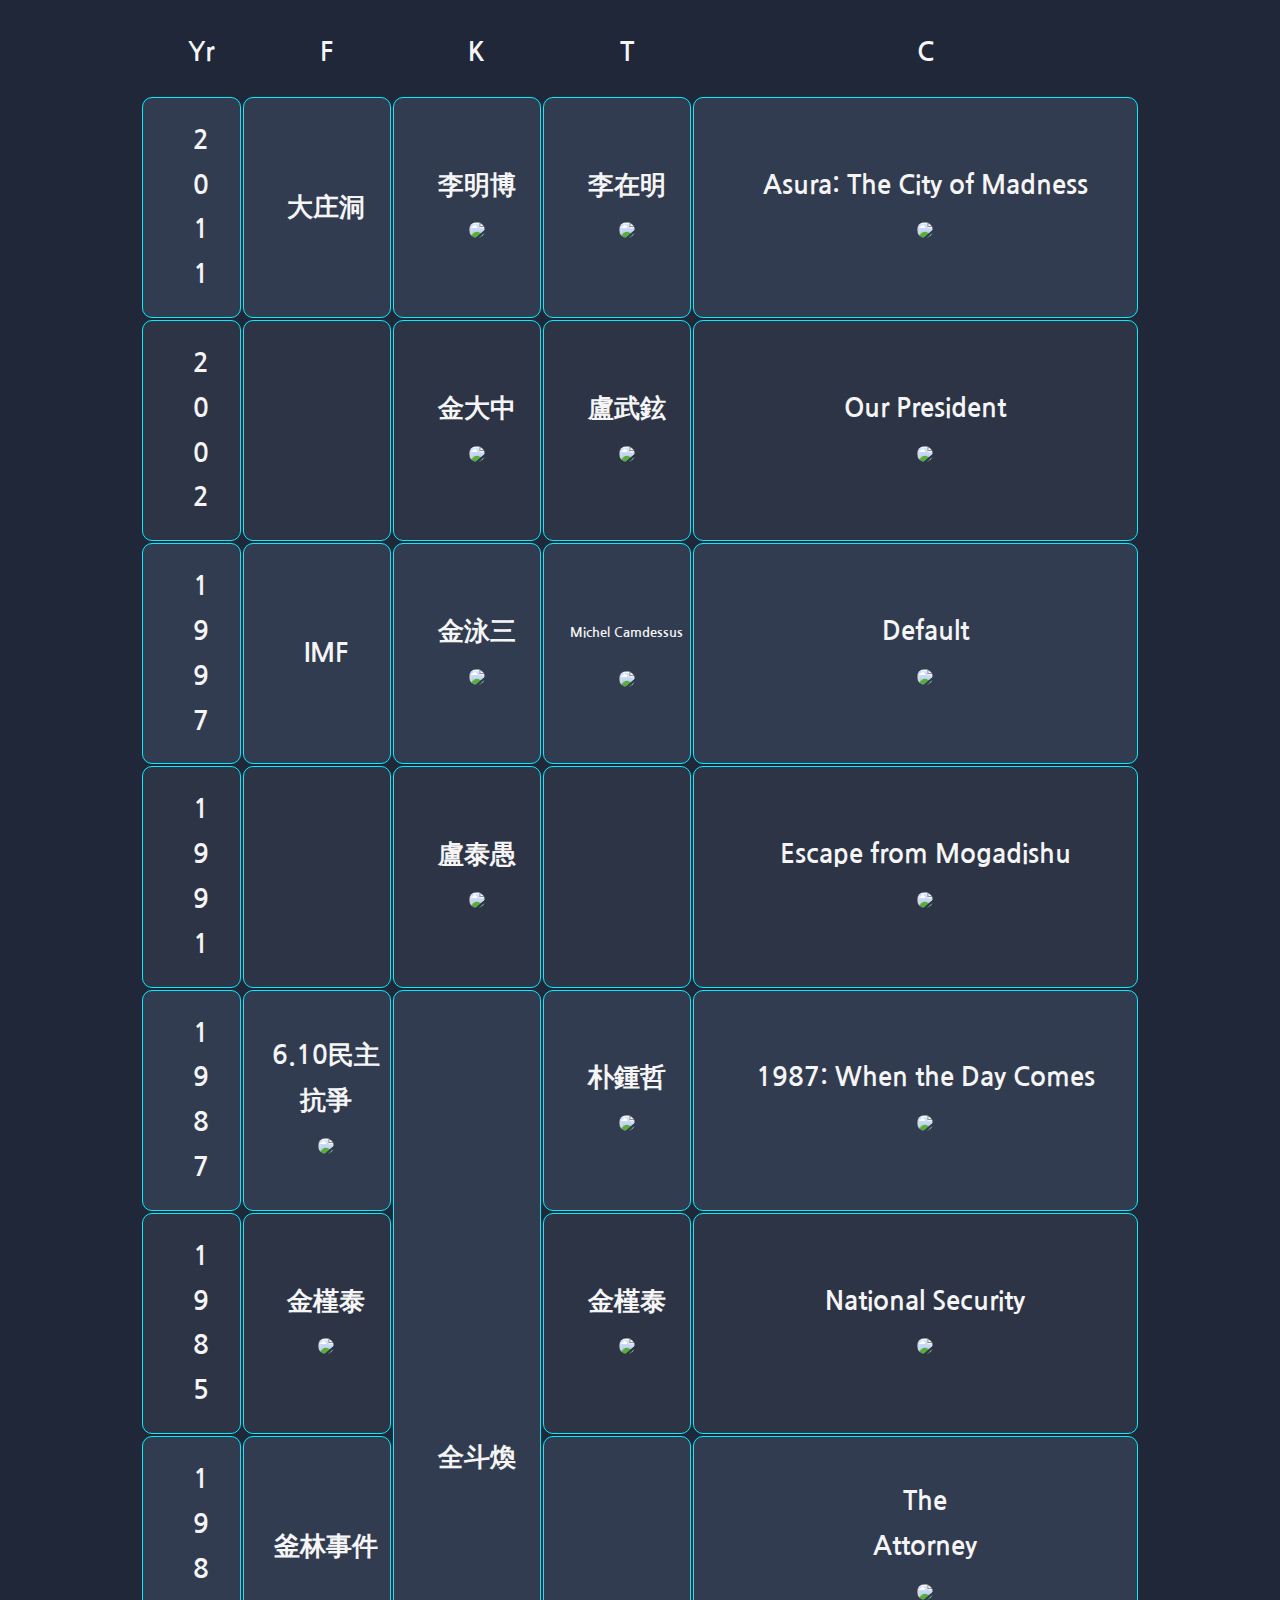
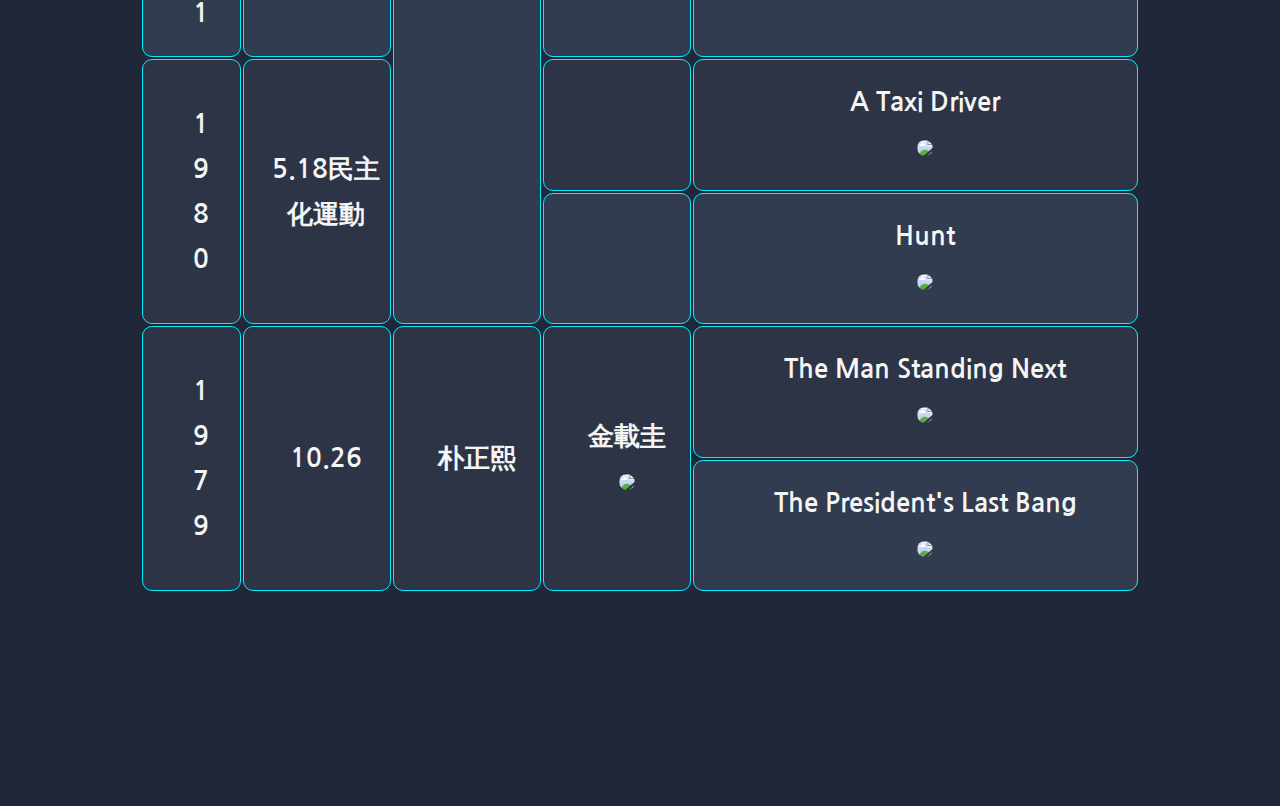
==== pages/film_history_1945.html @ 0695e632 "Update film_history_1945.html_2023-12-31_20:09" ====
<!DOCTYPE html>
<html>

<head>
    <script src="https://ajax.googleapis.com/ajax/libs/jquery/3.5.1/jquery.min.js"></script>
    <link rel="stylesheet" href="https://cdnjs.cloudflare.com/ajax/libs/font-awesome/6.2.1/css/all.min.css">
    <link rel="stylesheet" href="../style.css">
</head>

<body>

<table class="container">
    <thead>
        <tr>
            <th>Yr</th>
            <th>F</th>
            <th>K</th>
            <th>T</th>
            <th>C</th>
        </tr>
    </thead>
    <tbody>
        <tr style="width: 100%;">
            <td style="width: 10%;">2<br>0<br>1<br>1</td>
            <td style="width: 15%;">大庄洞</td>
            <td style="width: 15%;">
                李明博
                <br>
                <img class ="special-image"
                     src = "https://upload.wikimedia.org/wikipedia/commons/0/04/Lee_Myung-bak_presidential_portrait.jpg"
                     width="100%">
            </td>
            <td style="width: 15%;">
                李在明
                <br>
                <img class ="special-image" 
                     src = "https://upload.wikimedia.org/wikipedia/commons/thumb/c/c3/Lee_Jae-myung_presidential_candidate_portrait.jpg/1024px-Lee_Jae-myung_presidential_candidate_portrait.jpg" 
                     width="100%">
            </td>
            <td style="width: 45%;">
                Asura: The City of Madness
                <br>
                <img class ="special-image"
                     src = "https://upload.wikimedia.org/wikipedia/en/e/e5/Asura_The_City_of_Madness_poster.jpeg"
                     width="100%">
            </td>
        </tr>
        <tr>
            <td>2<br>0<br>0<br>2</td>
            <td></td>
            <td>
                金大中
                <br>
                <img class ="special-image"
                     src = "https://upload.wikimedia.org/wikipedia/commons/thumb/d/d2/Kim_Dae-jung_presidential_portrait.jpg/1024px-Kim_Dae-jung_presidential_portrait.jpg"
                     width="100%">
          </td>
          <td>
            盧武鉉
            <br>
            <img class ="special-image" 
                 src = "https://upload.wikimedia.org/wikipedia/commons/thumb/3/30/Roh_Moo-hyun_presidential_portrait.jpg/1024px-Roh_Moo-hyun_presidential_portrait.jpg" 
                 width="100%">
          </td>
          <td>
            Our President
            <br>
            <img class ="special-image" 
                 src = "https://upload.wikimedia.org/wikipedia/ko/0/04/%EB%85%B8%EB%AC%B4%ED%98%84%EC%9E%85%EB%8B%88%EB%8B%A4_%ED%8F%AC%EC%8A%A4%ED%84%B0.jpg" 
                 width="100%">
          </td>
        </tr>
        <tr>
          <td>1<br>9<br>9<br>7</td>
          <td>IMF</td>
          <td>
            金泳三
            <br>
            <img class ="special-image" 
                 src = "https://upload.wikimedia.org/wikipedia/commons/thumb/8/8d/Kim_Young-sam_presidential_portrait.jpg/1024px-Kim_Young-sam_presidential_portrait.jpg" 
                 width="100%">
          </td>
          <td>
            <span style="font-size: 1vw;"> Michel Camdessus</span>
            <br>
            <img class ="special-image" 
                  src = "https://upload.wikimedia.org/wikipedia/commons/thumb/6/6b/Michel_Camdessus-IMG_3655.jpg/1280px-Michel_Camdessus-IMG_3655.jpg" 
                  width="100%">
          </td>
          <td>
            Default
            <br>
            <img class ="special-image" 
                 src = "https://upload.wikimedia.org/wikipedia/en/5/55/Sovereign_Default.jpg" 
                 width="100%">
          </td>
        </tr>
        <tr>
          <td>1<br>9<br>9<br>1</td>
          <td></td>
          <td>
            盧泰愚
            <br>
            <img class ="special-image" 
                 src = "https://upload.wikimedia.org/wikipedia/commons/b/b9/Roh_Tae-woo_-_cropped%2C_1989-Mar-13.jpg" 
                 width="100%">
            </td>
            <td></td>
            <td>
              Escape from Mogadishu
              <br>
              <img class="special-image" 
                   src = "https://upload.wikimedia.org/wikipedia/en/8/84/Escape_from_Mogadishu.jpg" 
                   width="100%">
            </td>
          </tr>
          <tr>
            <td>1<br>9<br>8<br>7</td>
            <td>
              6.10民主抗爭
              <br>
              <img class="special-image" 
                   src = "https://upload.wikimedia.org/wikipedia/commons/b/be/%EC%9D%B4%ED%95%9C%EC%97%B4_%EC%B6%94%EB%AA%A8%ED%96%89%EC%A7%84_%EC%A7%91%ED%9A%8C.jpg" 
                   width="100%">
            </td>
            <td rowspan="5">
              全斗煥
            </td>
            <td>
              朴鍾哲
              <br>
              <img class="special-image" 
                   src = "https://upload.wikimedia.org/wikipedia/en/3/30/Park_Jong-cheol.png" 
                   width="100%">
            </td>
            <td>1987: When the Day Comes
                <br>
                <img class="special-image"
                     src="https://upload.wikimedia.org/wikipedia/en/8/87/1987_When_the_Day_Comes.jpg" 
                     width="100%">
              </td>
         </tr>
         <tr>
          <td>1<br>9<br>8<br>5</td>
          <td>
            金槿泰
            <br>
            <img class="special-image" 
                 src = "https://upload.wikimedia.org/wikipedia/commons/0/06/Kim_Keun-Tae.jpg" 
                 width="100%">
          </td>
          <td>
            金槿泰
            <br>
            <img class="special-image" 
                 src = "https://upload.wikimedia.org/wikipedia/commons/0/06/Kim_Keun-Tae.jpg" 
                 width="100%">
          </td>
          <td>
            National Security
            <br>
            <img class="special-image" 
                 src = "https://upload.wikimedia.org/wikipedia/en/6/66/National_Security-poster.jpg" 
                 width="100%">
          </td>
       </tr>
       <tr>
        <td>1<br>9<br>8<br>1</td>
        <td>
          釜林事件
        </td>
        <td></td>
          <td>
            The<br>Attorney
            <br>
            <img class="special-image"
                 src="https://upload.wikimedia.org/wikipedia/en/b/b5/The_Attorney_poster.jpg"
                 width="100%">
          </td>
     </tr>
          <tr>
            <td rowspan="2">1<br>9<br>8<br>0</td>
            <td rowspan="2">
              5.18民主化運動
            </td>
            <td></td>
              <td>A Taxi Driver
                <br>
                <img class="special-image"
                     src = "https://upload.wikimedia.org/wikipedia/en/2/23/A_Taxi_Driver.jpg" 
                     width="100%">
              </td>
         </tr>
         <tr>
            <td></td>
            <td>Hunt
              <br>
              <img class="special-image"
                   src = "https://upload.wikimedia.org/wikipedia/en/5/50/Hunt_%282022_film%29.jpg"
                   width="100%">
            </td>
       </tr>
          <tr>
              <td rowspan="2">1<br>9<br>7<br>9</td>
              <td rowspan="2">10.26</td>
              <td rowspan="2">朴正熙</td>
              <td rowspan="2">
                金載圭
                <br>
                <img class="special-image"
                     src = "https://upload.wikimedia.org/wikipedia/commons/thumb/c/c1/19681021%E9%87%91%E8%BC%89%E5%9C%AD.jpg/800px-19681021%E9%87%91%E8%BC%89%E5%9C%AD.jpg"
                     width="30%">
             </td>
              <td>
                The Man Standing Next
                <br>
                <img class="special-image" 
                     src="https://upload.wikimedia.org/wikipedia/en/0/0b/The_Man_Standing_Next_movie_poster%2C_Jan_2020.jpg"
                     width="100%">
              </td>
          </tr>
          <tr>
              <td>The President's Last Bang
                <br>
                <img class="special-image"
                     src = "https://upload.wikimedia.org/wikipedia/en/b/b6/President%27s_Last_Bang_Poster.jpg" 
                     width="100%">
              </td>
          </tr>
                </tbody>
            </table>
 </body>
  </html>

    

</body>

</html>
---- style.css ----
@charset "UTF-8";
@import url('https://fonts.googleapis.com/css2?family=Nanum+Gothic:wght@400;700;800&display=swap');

body {
    font-family: 'Nanum Gothic', sans-serif;
    font-size: 2vw;
    font-weight: bold;
    line-height: 3.5vw;
    color: whitesmoke;
    background-color: #1F2739;
}

h1 {
    text-align: center;
    color: #4DC3FA;
}

.blue {
    color: #185875;
}

.yellow {
    color: #FFF842;
}

.container {
    text-align: center;
    overflow: hidden;
    width: 94%;
    max-width: 1000px;
    margin: 0 auto;
    display: table;
    padding: 0 0 8em 0;
}

.container th h1 {
    font-weight: bold;
    text-align: center;
    color: #185875;
}

.container td {
    border: 1px solid rgb(0, 238, 255);
    border-radius: 10px;
}

.container td,
.container th {
    padding-bottom: 2%;
    padding-top: 2%;
    padding-left: 2%;
}

.container tr:nth-child(odd) {
    background-color: #323C50;
}

.container tr:nth-child(even) {
    background-color: #2C3446;
}

.container th {
    background-color: #1F2739;
}

.container td:first-child {
    color: whitesmoke;
}


@media (max-width: 800px) {

    .container td:nth-child(4),
    .container th:nth-child(4) {
        display: none;
    }
}

.navbar {
    overflow: hidden;
    display: flex;
    justify-content: space-between;
    align-items: center;
    background-color: #263343;
    padding: 8px 12px;
}

.navbar__logo {
    font-size: 1em;
    color: white;
}

.navbar__logo i {
    color: #d49466
}

.navbar__menu {
    display: flex;
    list-style: none;
    padding-left: 0;
}

.navbar__menu li {
    padding: 8px 12px;
}

.navbar__menu li:hover,
.dropdown:hover .dropbtn {
    background-color: #d49466;
    border-radius: 4px;

}

.navbar__icons {
    list-style: none;
    color: white;
    display: flex;
    padding-left: 0;
}

.navbar__icons li {
    padding: 8px 12px;
}

a.white {
    text-decoration: none;
    color: white;
}

.dropdown {
    float: left;
    overflow: hidden;
    text-align: center;
}

.dropdown .dropbtn {
    font-size: 1em;
    border: none;
    outline: none;
    color: white;
    background-color: inherit;
    font-family: inherit;
    margin: 0;
}

.dropdown-content {
    display: none;
    position: absolute;
    background-color: #f9f9f9;
    min-width: 160px;
    box-shadow: 0px 8px 16px 0px rgba(0, 0, 0, 0.2);
    z-index: 1;
}

.dropdown-content a {
    float: none;
    color: black;
    padding: 12px 16px;
    text-decoration: none;
    display: block;
    text-align: left;
}

.dropdown-content a:hover {
    background-color: #ddd;
}

.dropdown:hover .dropdown-content {
    display: block;
}

@media screen and (max-width: 768px) {
    .navbar {
        flex-direction: column;
        align-items: flex-start;
        padding: 8px 24px;
    }

    .navbar__menu {
        flex-direction: column;
        align-items: center;
        width: 100%;
    }

    .navbar__menu li {
        width: 100%;
        text-align: center;
    }

    .navbar__icons {
        justify-content: center;
        width: 100%;
    }

    .dropbtn {
        justify-content: center;
        width: 100%;
    }

    .dropdown {
        justify-content: center;
        width: 100%;
    }
}

a.linked:link {
    color: blue;
    background-color: #FFF842;
    border-radius: 8px;
    padding:5px;
    text-decoration: underline;
    text-underline-position: under;
}

a.linked:visited {
    color: blue;
    background-color: #FFF842;
    text-decoration: underline;
}

a.linkedTitle:link {
    color: rgb(151, 245, 255);
    background-color: transparent;
    text-decoration: underline;
    text-underline-position: under;
}

a.linkedTitle:visited {
    color: rgb(151, 245, 255);
    background-color: transparent;
    text-decoration: underline;
}

.special-image {
    border-radius: 15px;
}
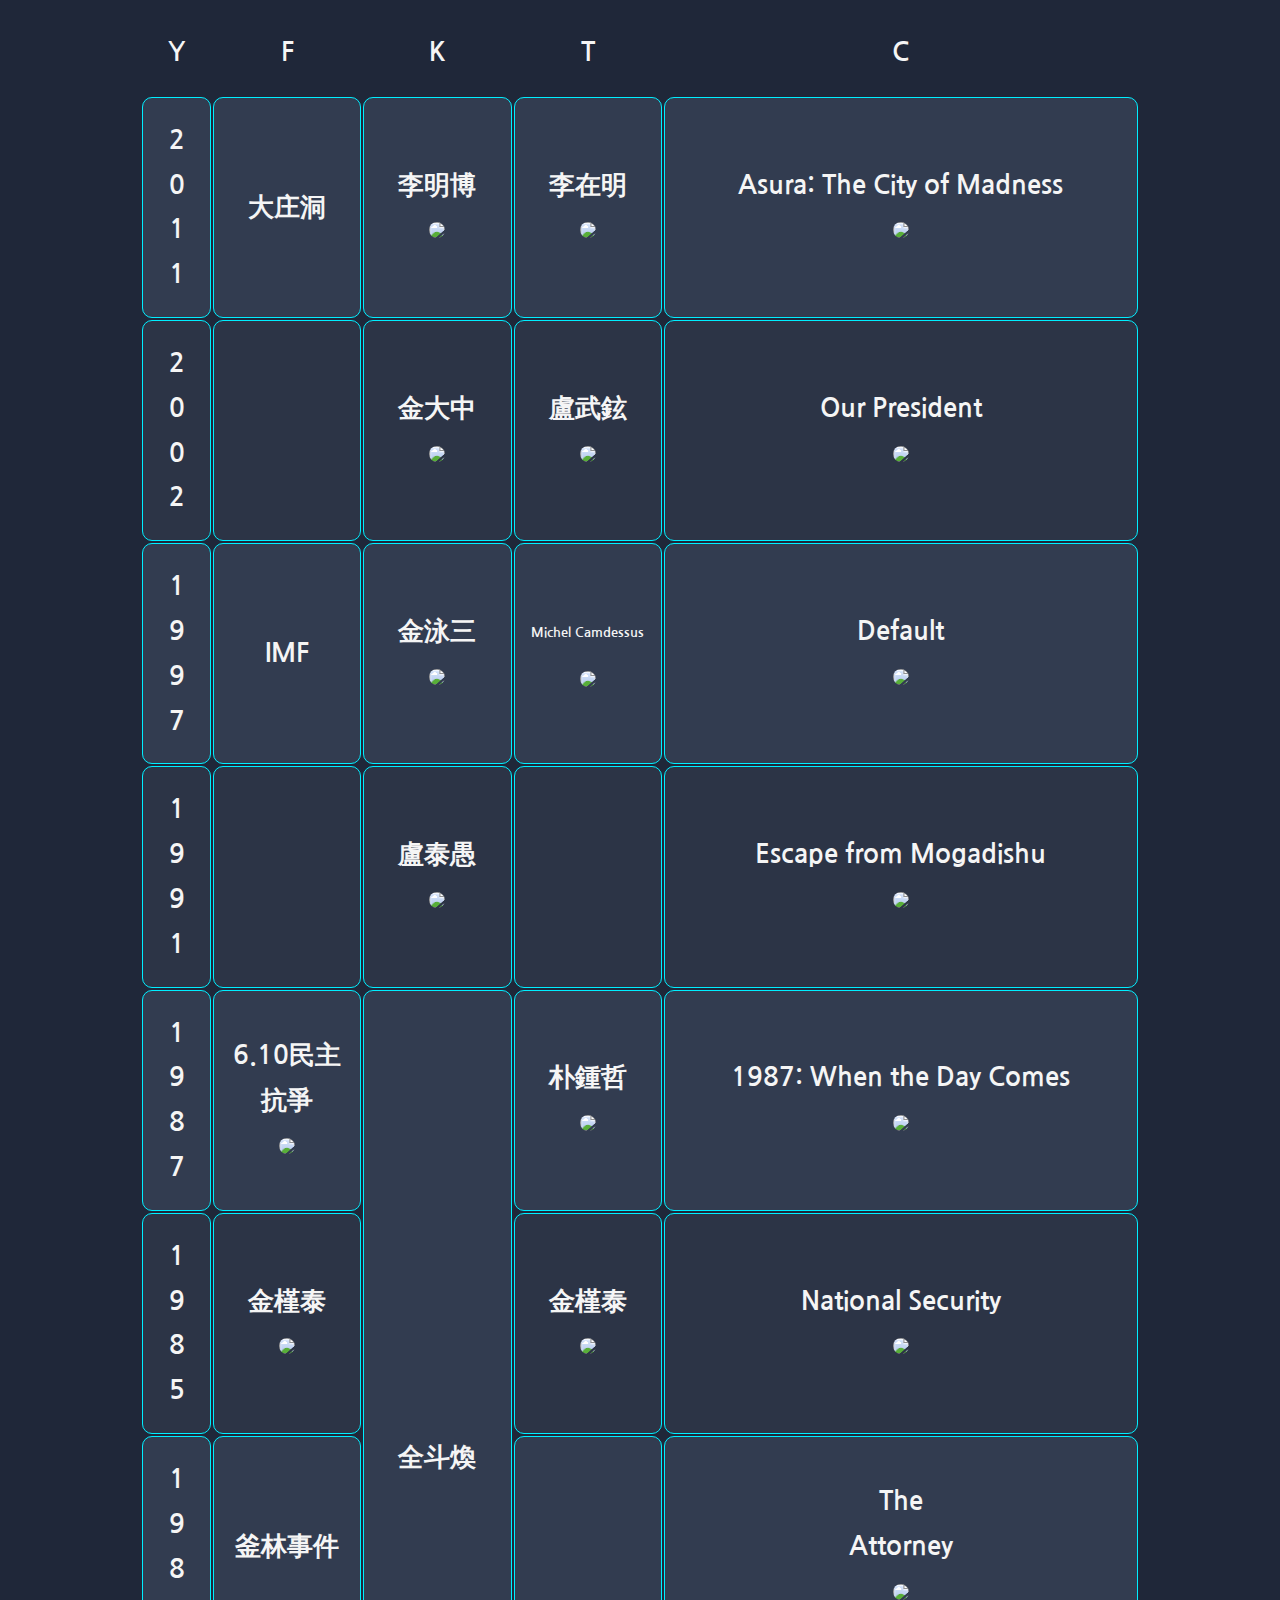
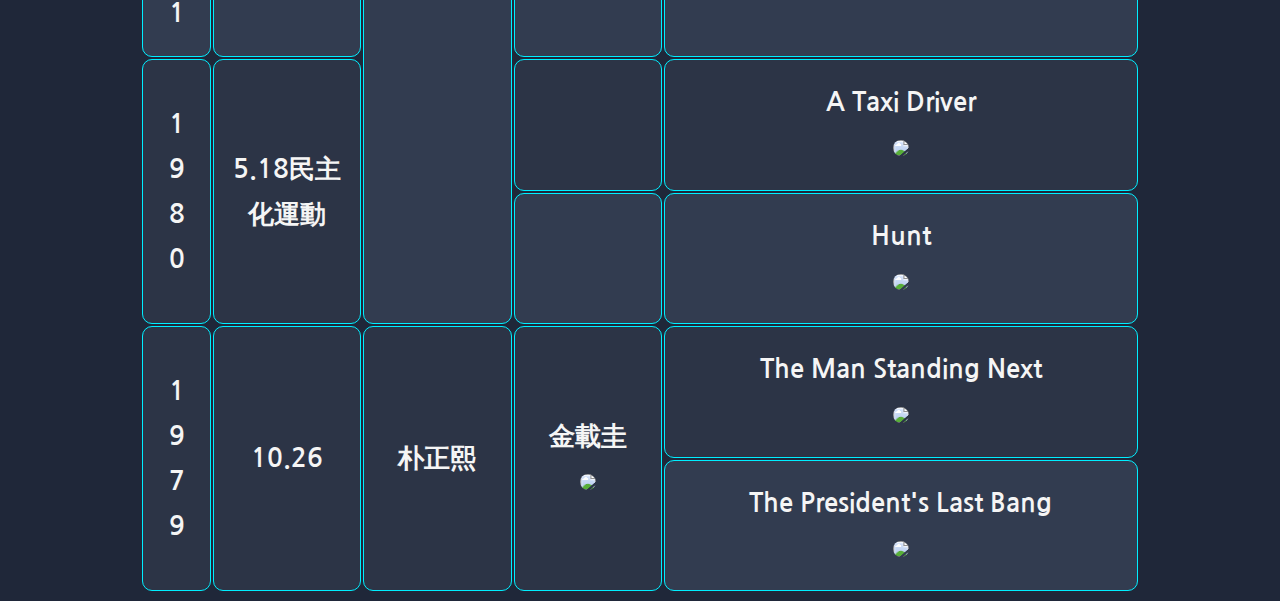
==== commit dcf3f9b7: "Update film_history_1945.html_2023-12-31_20:40" ====
--- a/pages/film_history_1945.html
+++ b/pages/film_history_1945.html
@@ -12,7 +12,7 @@
 <table class="container">
     <thead>
         <tr>
-            <th>Yr</th>
+            <th>Y</th>
             <th>F</th>
             <th>K</th>
             <th>T</th>
@@ -20,8 +20,8 @@
         </tr>
     </thead>
     <tbody>
-        <tr style="width: 100%;">
-            <td style="width: 10%;">2<br>0<br>1<br>1</td>
+        <tr style="width: 100%; text-align: center; vertical-align: middle;">
+            <td style="width: 7%;">2<br>0<br>1<br>1</td>
             <td style="width: 15%;">大庄洞</td>
             <td style="width: 15%;">
                 李明博
@@ -37,7 +37,7 @@
                      src = "https://upload.wikimedia.org/wikipedia/commons/thumb/c/c3/Lee_Jae-myung_presidential_candidate_portrait.jpg/1024px-Lee_Jae-myung_presidential_candidate_portrait.jpg" 
                      width="100%">
             </td>
-            <td style="width: 45%;">
+            <td style="width: 48%;">
                 Asura: The City of Madness
                 <br>
                 <img class ="special-image"
@@ -209,7 +209,7 @@
                 <br>
                 <img class="special-image"
                      src = "https://upload.wikimedia.org/wikipedia/commons/thumb/c/c1/19681021%E9%87%91%E8%BC%89%E5%9C%AD.jpg/800px-19681021%E9%87%91%E8%BC%89%E5%9C%AD.jpg"
-                     width="30%">
+                     width="100%">
              </td>
               <td>
                 The Man Standing Next
--- a/style.css
+++ b/style.css
@@ -15,14 +15,6 @@
     color: #4DC3FA;
 }
 
-.blue {
-    color: #185875;
-}
-
-.yellow {
-    color: #FFF842;
-}
-
 .container {
     text-align: center;
     overflow: hidden;
@@ -30,7 +22,6 @@
     max-width: 1000px;
     margin: 0 auto;
     display: table;
-    padding: 0 0 8em 0;
 }
 
 .container th h1 {
@@ -48,7 +39,8 @@
 .container th {
     padding-bottom: 2%;
     padding-top: 2%;
-    padding-left: 2%;
+    padding-left: 1%;
+    padding-right: 1%;
 }
 
 .container tr:nth-child(odd) {
@@ -67,13 +59,36 @@
     color: whitesmoke;
 }
 
-
-@media (max-width: 800px) {
-
-    .container td:nth-child(4),
-    .container th:nth-child(4) {
-        display: none;
-    }
+a.linked:link {
+    color: blue;
+    background-color: #FFF842;
+    border-radius: 8px;
+    padding:5px;
+    text-decoration: underline;
+    text-underline-position: under;
+}
+
+a.linked:visited {
+    color: blue;
+    background-color: #FFF842;
+    text-decoration: underline;
+}
+
+a.linkedTitle:link {
+    color: rgb(151, 245, 255);
+    background-color: transparent;
+    text-decoration: underline;
+    text-underline-position: under;
+}
+
+a.linkedTitle:visited {
+    color: rgb(151, 245, 255);
+    background-color: transparent;
+    text-decoration: underline;
+}
+
+.special-image {
+    border-radius: 15px;
 }
 
 .navbar {
@@ -202,35 +217,3 @@
         width: 100%;
     }
 }
-
-a.linked:link {
-    color: blue;
-    background-color: #FFF842;
-    border-radius: 8px;
-    padding:5px;
-    text-decoration: underline;
-    text-underline-position: under;
-}
-
-a.linked:visited {
-    color: blue;
-    background-color: #FFF842;
-    text-decoration: underline;
-}
-
-a.linkedTitle:link {
-    color: rgb(151, 245, 255);
-    background-color: transparent;
-    text-decoration: underline;
-    text-underline-position: under;
-}
-
-a.linkedTitle:visited {
-    color: rgb(151, 245, 255);
-    background-color: transparent;
-    text-decoration: underline;
-}
-
-.special-image {
-    border-radius: 15px;
-}
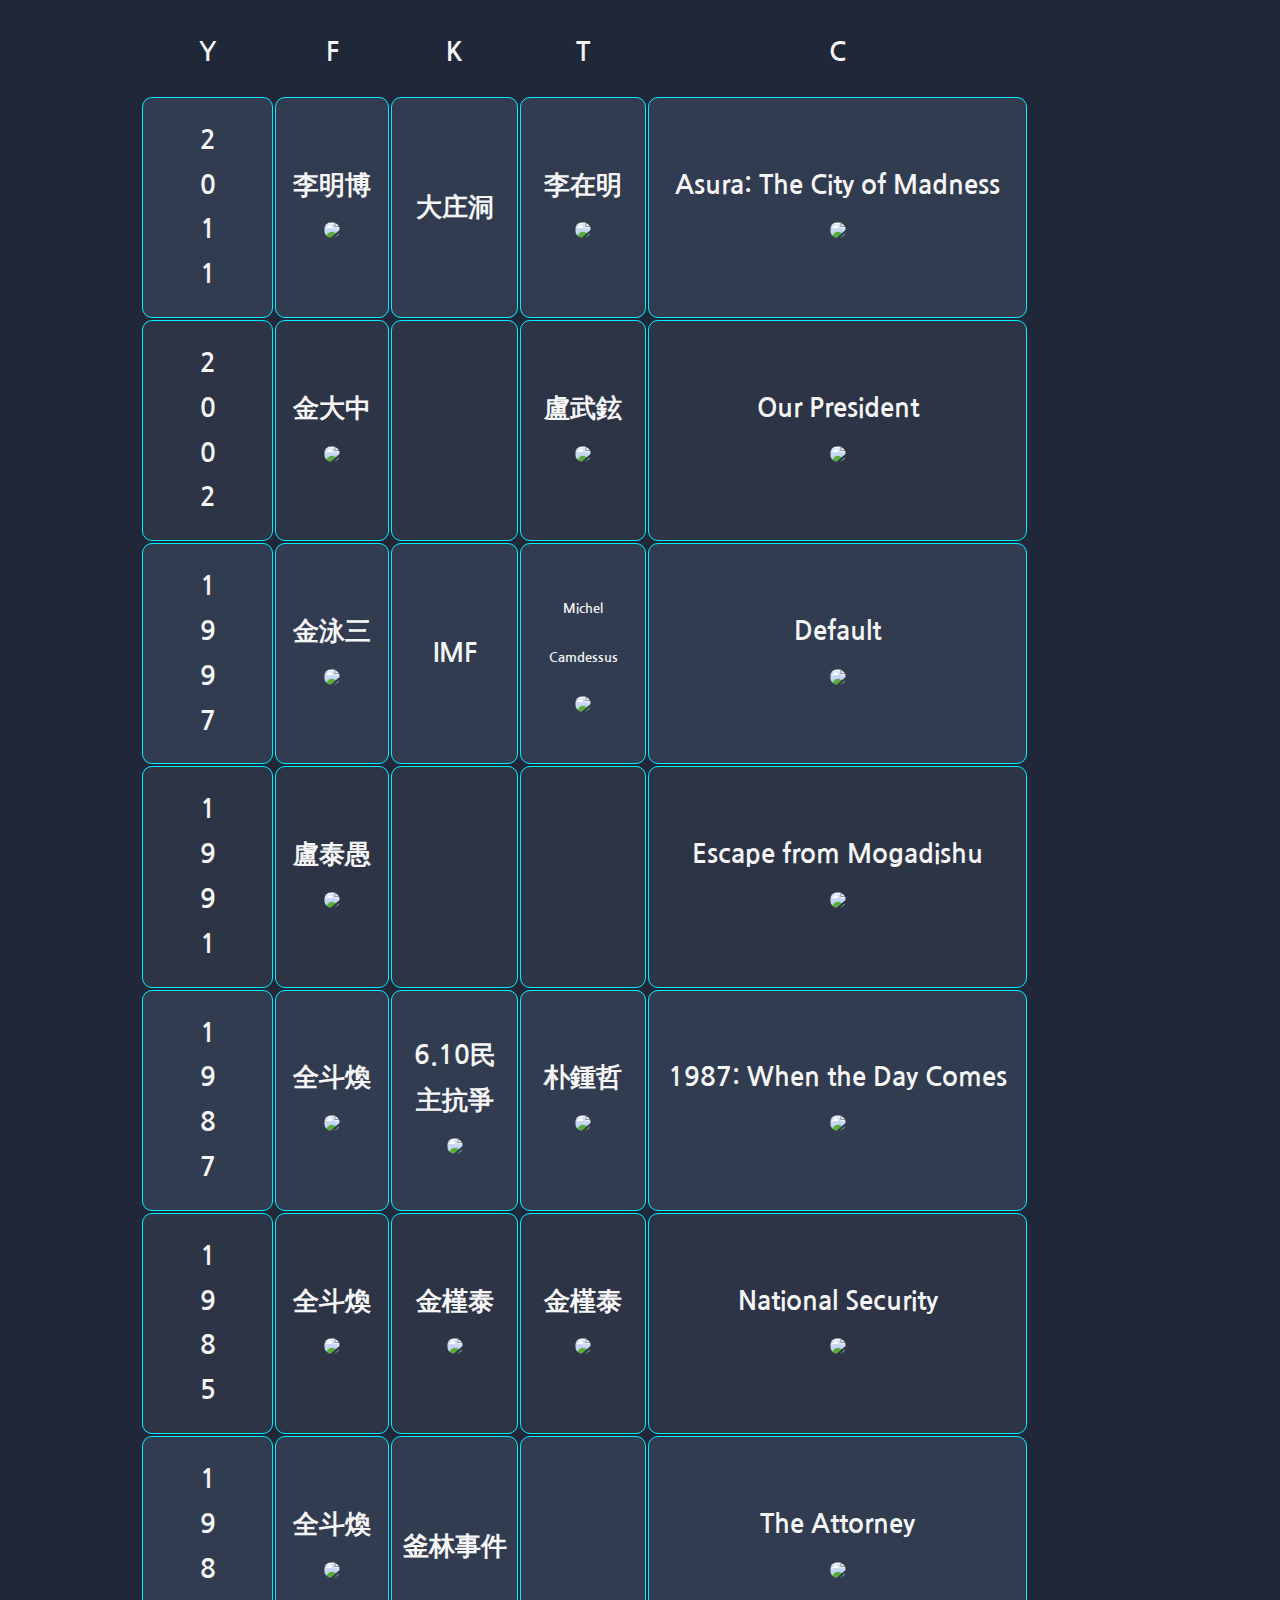
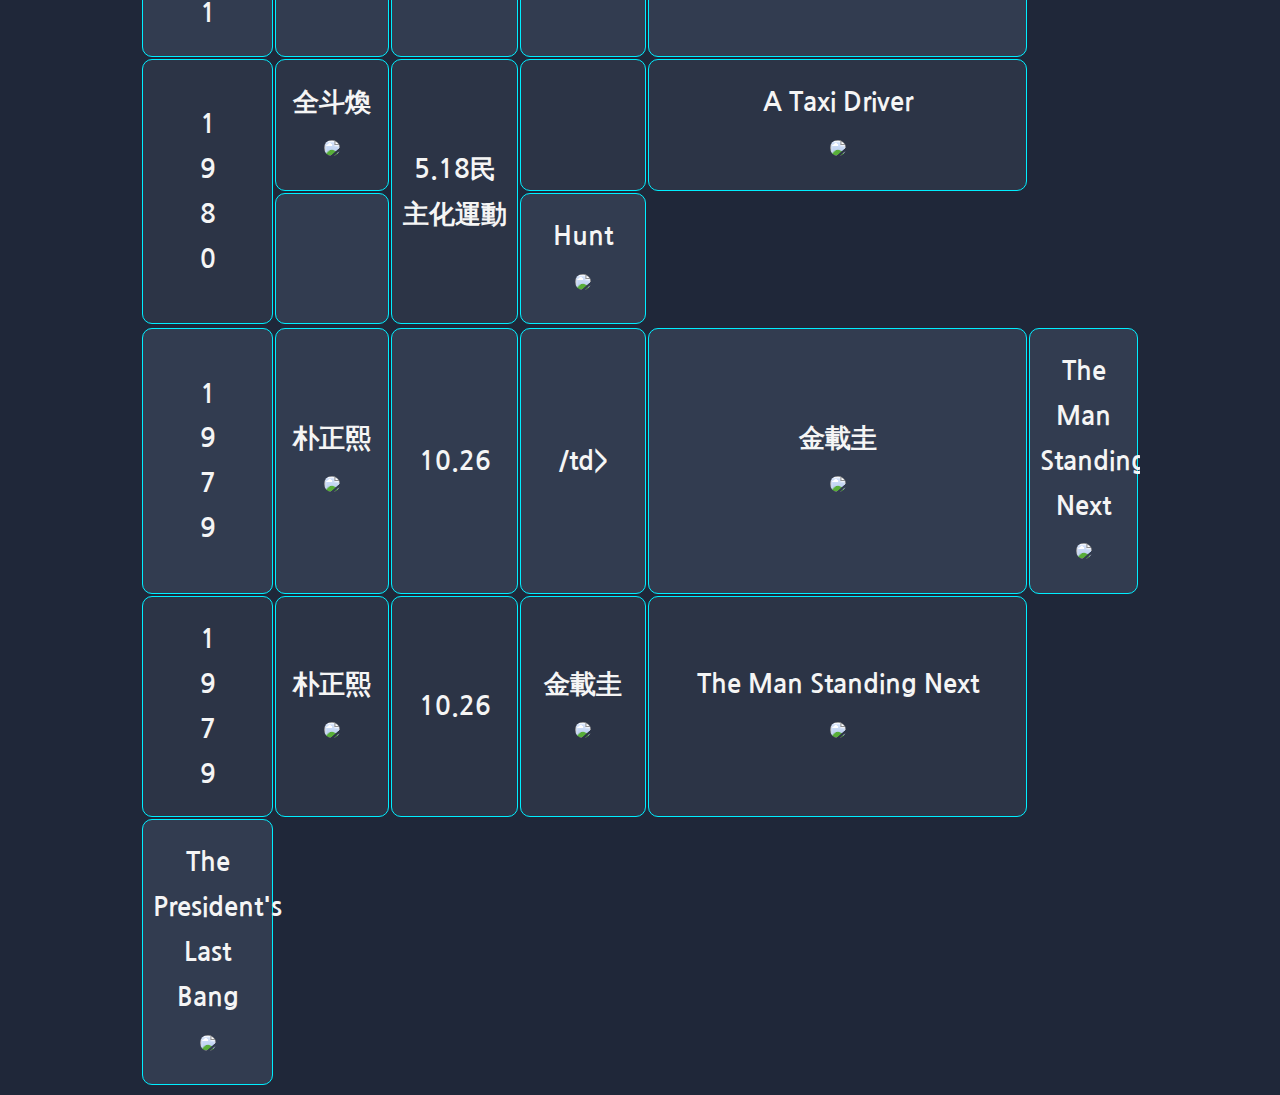
==== commit c09b77a9: "Update film_history_1945.html_2023-12-31_21:00" ====
--- a/pages/film_history_1945.html
+++ b/pages/film_history_1945.html
@@ -22,7 +22,6 @@
     <tbody>
         <tr style="width: 100%; text-align: center; vertical-align: middle;">
             <td style="width: 7%;">2<br>0<br>1<br>1</td>
-            <td style="width: 15%;">大庄洞</td>
             <td style="width: 15%;">
                 李明博
                 <br>
@@ -30,6 +29,7 @@
                      src = "https://upload.wikimedia.org/wikipedia/commons/0/04/Lee_Myung-bak_presidential_portrait.jpg"
                      width="100%">
             </td>
+            <td style="width: 15%;">大庄洞</td>
             <td style="width: 15%;">
                 李在明
                 <br>
@@ -47,7 +47,6 @@
         </tr>
         <tr>
             <td>2<br>0<br>0<br>2</td>
-            <td></td>
             <td>
                 金大中
                 <br>
@@ -55,6 +54,7 @@
                      src = "https://upload.wikimedia.org/wikipedia/commons/thumb/d/d2/Kim_Dae-jung_presidential_portrait.jpg/1024px-Kim_Dae-jung_presidential_portrait.jpg"
                      width="100%">
           </td>
+            <td></td>
           <td>
             盧武鉉
             <br>
@@ -72,14 +72,14 @@
         </tr>
         <tr>
           <td>1<br>9<br>9<br>7</td>
+          <td>
+            金泳三
+            <br>
+            <img class ="special-image" 
+                 src = "https://upload.wikimedia.org/wikipedia/commons/thumb/8/8d/Kim_Young-sam_presidential_portrait.jpg/1024px-Kim_Young-sam_presidential_portrait.jpg" 
+                 width="100%">
+          </td>
           <td>IMF</td>
-          <td>
-            金泳三
-            <br>
-            <img class ="special-image" 
-                 src = "https://upload.wikimedia.org/wikipedia/commons/thumb/8/8d/Kim_Young-sam_presidential_portrait.jpg/1024px-Kim_Young-sam_presidential_portrait.jpg" 
-                 width="100%">
-          </td>
           <td>
             <span style="font-size: 1vw;"> Michel Camdessus</span>
             <br>
@@ -97,7 +97,6 @@
         </tr>
         <tr>
           <td>1<br>9<br>9<br>1</td>
-          <td></td>
           <td>
             盧泰愚
             <br>
@@ -105,6 +104,7 @@
                  src = "https://upload.wikimedia.org/wikipedia/commons/b/b9/Roh_Tae-woo_-_cropped%2C_1989-Mar-13.jpg" 
                  width="100%">
             </td>
+            <td></td>
             <td></td>
             <td>
               Escape from Mogadishu
@@ -117,14 +117,18 @@
           <tr>
             <td>1<br>9<br>8<br>7</td>
             <td>
+              全斗煥
+              <br>
+              <img class="special-image" 
+                   src = "https://upload.wikimedia.org/wikipedia/commons/thumb/2/28/Chun_Doo-hwan%2C_1985-Mar-22_%28cropped%29.jpg/600px-Chun_Doo-hwan%2C_1985-Mar-22_%28cropped%29.jpg" 
+                   width="100%">
+            </td>
+            <td>
               6.10民主抗爭
               <br>
               <img class="special-image" 
                    src = "https://upload.wikimedia.org/wikipedia/commons/b/be/%EC%9D%B4%ED%95%9C%EC%97%B4_%EC%B6%94%EB%AA%A8%ED%96%89%EC%A7%84_%EC%A7%91%ED%9A%8C.jpg" 
                    width="100%">
-            </td>
-            <td rowspan="5">
-              全斗煥
             </td>
             <td>
               朴鍾哲
@@ -142,6 +146,13 @@
          </tr>
          <tr>
           <td>1<br>9<br>8<br>5</td>
+          <td>
+              全斗煥
+              <br>
+              <img class="special-image" 
+                   src = "https://upload.wikimedia.org/wikipedia/commons/thumb/2/28/Chun_Doo-hwan%2C_1985-Mar-22_%28cropped%29.jpg/600px-Chun_Doo-hwan%2C_1985-Mar-22_%28cropped%29.jpg" 
+                   width="100%">
+            </td>
           <td>
             金槿泰
             <br>
@@ -167,11 +178,18 @@
        <tr>
         <td>1<br>9<br>8<br>1</td>
         <td>
+              全斗煥
+              <br>
+              <img class="special-image" 
+                   src = "https://upload.wikimedia.org/wikipedia/commons/thumb/2/28/Chun_Doo-hwan%2C_1985-Mar-22_%28cropped%29.jpg/600px-Chun_Doo-hwan%2C_1985-Mar-22_%28cropped%29.jpg" 
+                   width="100%">
+        </td>
+        <td>
           釜林事件
         </td>
         <td></td>
           <td>
-            The<br>Attorney
+            The Attorney
             <br>
             <img class="special-image"
                  src="https://upload.wikimedia.org/wikipedia/en/b/b5/The_Attorney_poster.jpg"
@@ -180,6 +198,13 @@
      </tr>
           <tr>
             <td rowspan="2">1<br>9<br>8<br>0</td>
+            <td>
+              全斗煥
+              <br>
+              <img class="special-image" 
+                   src = "https://upload.wikimedia.org/wikipedia/commons/thumb/2/28/Chun_Doo-hwan%2C_1985-Mar-22_%28cropped%29.jpg/600px-Chun_Doo-hwan%2C_1985-Mar-22_%28cropped%29.jpg" 
+                   width="100%">
+            </td>
             <td rowspan="2">
               5.18民主化運動
             </td>
@@ -201,10 +226,42 @@
             </td>
        </tr>
           <tr>
-              <td rowspan="2">1<br>9<br>7<br>9</td>
-              <td rowspan="2">10.26</td>
-              <td rowspan="2">朴正熙</td>
-              <td rowspan="2">
+            <tr>
+              <td>1<br>9<br>7<br>9</td>
+              <td>
+                  朴正熙
+                  <br>
+                  <img class="special-image" 
+                   src = "https://upload.wikimedia.org/wikipedia/commons/2/29/Park_Chung-hee.jpg" 
+                   width="100%">
+              </td>
+              <td>10.26</td>
+              <td>/td>
+              <td>
+                金載圭
+                <br>
+                <img class="special-image"
+                     src = "https://upload.wikimedia.org/wikipedia/commons/thumb/c/c1/19681021%E9%87%91%E8%BC%89%E5%9C%AD.jpg/800px-19681021%E9%87%91%E8%BC%89%E5%9C%AD.jpg"
+                     width="100%">
+             </td>
+              <td>
+                The Man Standing Next
+                <br>
+                <img class="special-image" 
+                     src="https://upload.wikimedia.org/wikipedia/en/0/0b/The_Man_Standing_Next_movie_poster%2C_Jan_2020.jpg"
+                     width="100%">
+              </td>
+          </tr>
+             <td>1<br>9<br>7<br>9</td>
+             <td>
+                  朴正熙
+                  <br>
+                  <img class="special-image" 
+                   src = "https://upload.wikimedia.org/wikipedia/commons/2/29/Park_Chung-hee.jpg" 
+                   width="100%">
+              </td>
+              <td>10.26</td>
+              <td>
                 金載圭
                 <br>
                 <img class="special-image"
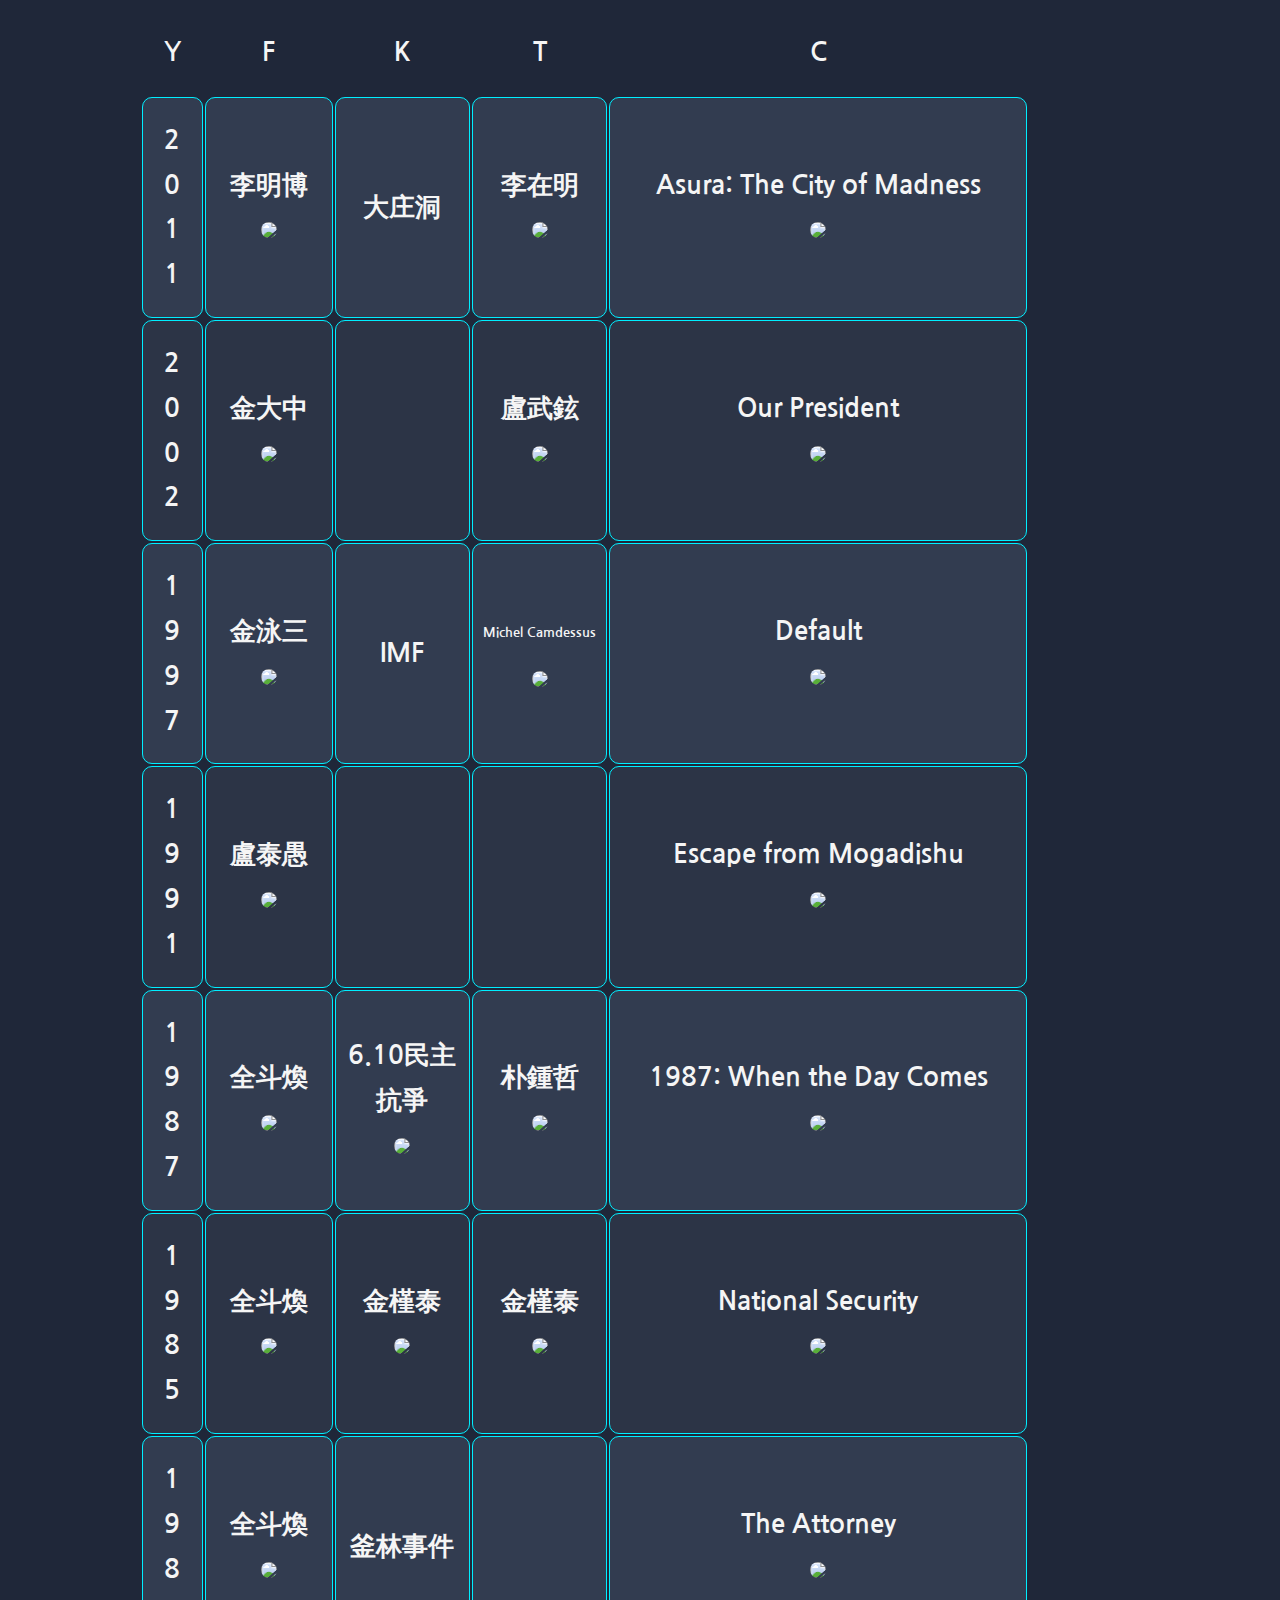
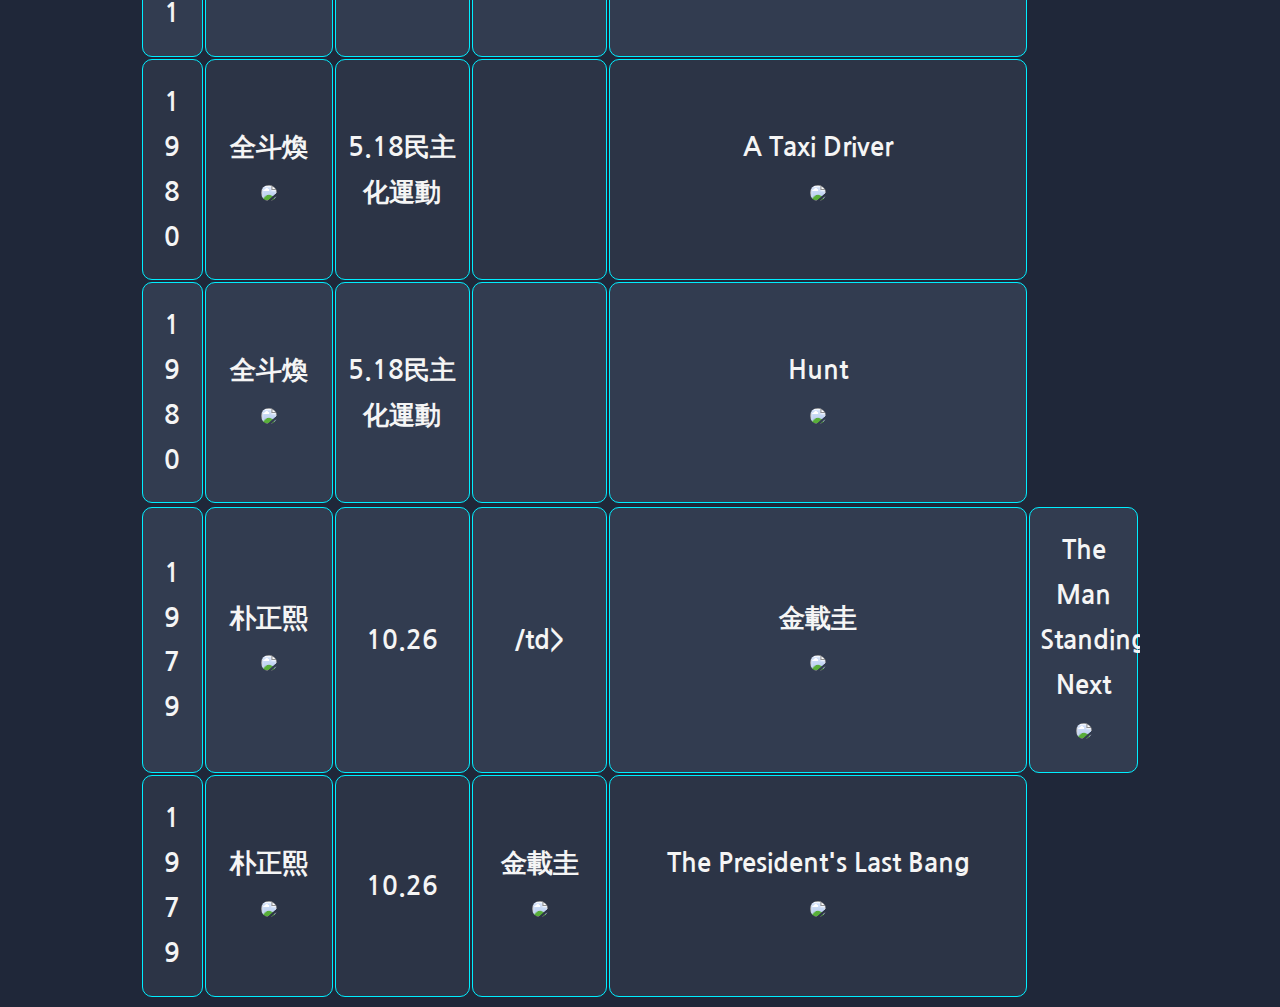
==== commit 9ff9e6bf: "Update film_history_1945.html_2023-12-31_21:06" ====
--- a/pages/film_history_1945.html
+++ b/pages/film_history_1945.html
@@ -197,15 +197,15 @@
           </td>
      </tr>
           <tr>
-            <td rowspan="2">1<br>9<br>8<br>0</td>
-            <td>
-              全斗煥
-              <br>
-              <img class="special-image" 
-                   src = "https://upload.wikimedia.org/wikipedia/commons/thumb/2/28/Chun_Doo-hwan%2C_1985-Mar-22_%28cropped%29.jpg/600px-Chun_Doo-hwan%2C_1985-Mar-22_%28cropped%29.jpg" 
-                   width="100%">
-            </td>
-            <td rowspan="2">
+            <td>1<br>9<br>8<br>0</td>
+            <td>
+              全斗煥
+              <br>
+              <img class="special-image" 
+                   src = "https://upload.wikimedia.org/wikipedia/commons/thumb/2/28/Chun_Doo-hwan%2C_1985-Mar-22_%28cropped%29.jpg/600px-Chun_Doo-hwan%2C_1985-Mar-22_%28cropped%29.jpg" 
+                   width="100%">
+            </td>
+            <td>
               5.18民主化運動
             </td>
             <td></td>
@@ -217,6 +217,17 @@
               </td>
          </tr>
          <tr>
+            <td>1<br>9<br>8<br>0</td>
+            <td>
+              全斗煥
+              <br>
+              <img class="special-image" 
+                   src = "https://upload.wikimedia.org/wikipedia/commons/thumb/2/28/Chun_Doo-hwan%2C_1985-Mar-22_%28cropped%29.jpg/600px-Chun_Doo-hwan%2C_1985-Mar-22_%28cropped%29.jpg" 
+                   width="100%">
+            </td>
+            <td>
+              5.18民主化運動
+            </td>
             <td></td>
             <td>Hunt
               <br>
@@ -269,23 +280,15 @@
                      width="100%">
              </td>
               <td>
-                The Man Standing Next
-                <br>
-                <img class="special-image" 
-                     src="https://upload.wikimedia.org/wikipedia/en/0/0b/The_Man_Standing_Next_movie_poster%2C_Jan_2020.jpg"
+                  The President's Last Bang
+                <br>
+                <img class="special-image"
+                     src = "https://upload.wikimedia.org/wikipedia/en/b/b6/President%27s_Last_Bang_Poster.jpg" 
                      width="100%">
               </td>
           </tr>
-          <tr>
-              <td>The President's Last Bang
-                <br>
-                <img class="special-image"
-                     src = "https://upload.wikimedia.org/wikipedia/en/b/b6/President%27s_Last_Bang_Poster.jpg" 
-                     width="100%">
-              </td>
-          </tr>
-                </tbody>
-            </table>
+        </tbody>
+    </table>
  </body>
   </html>
 
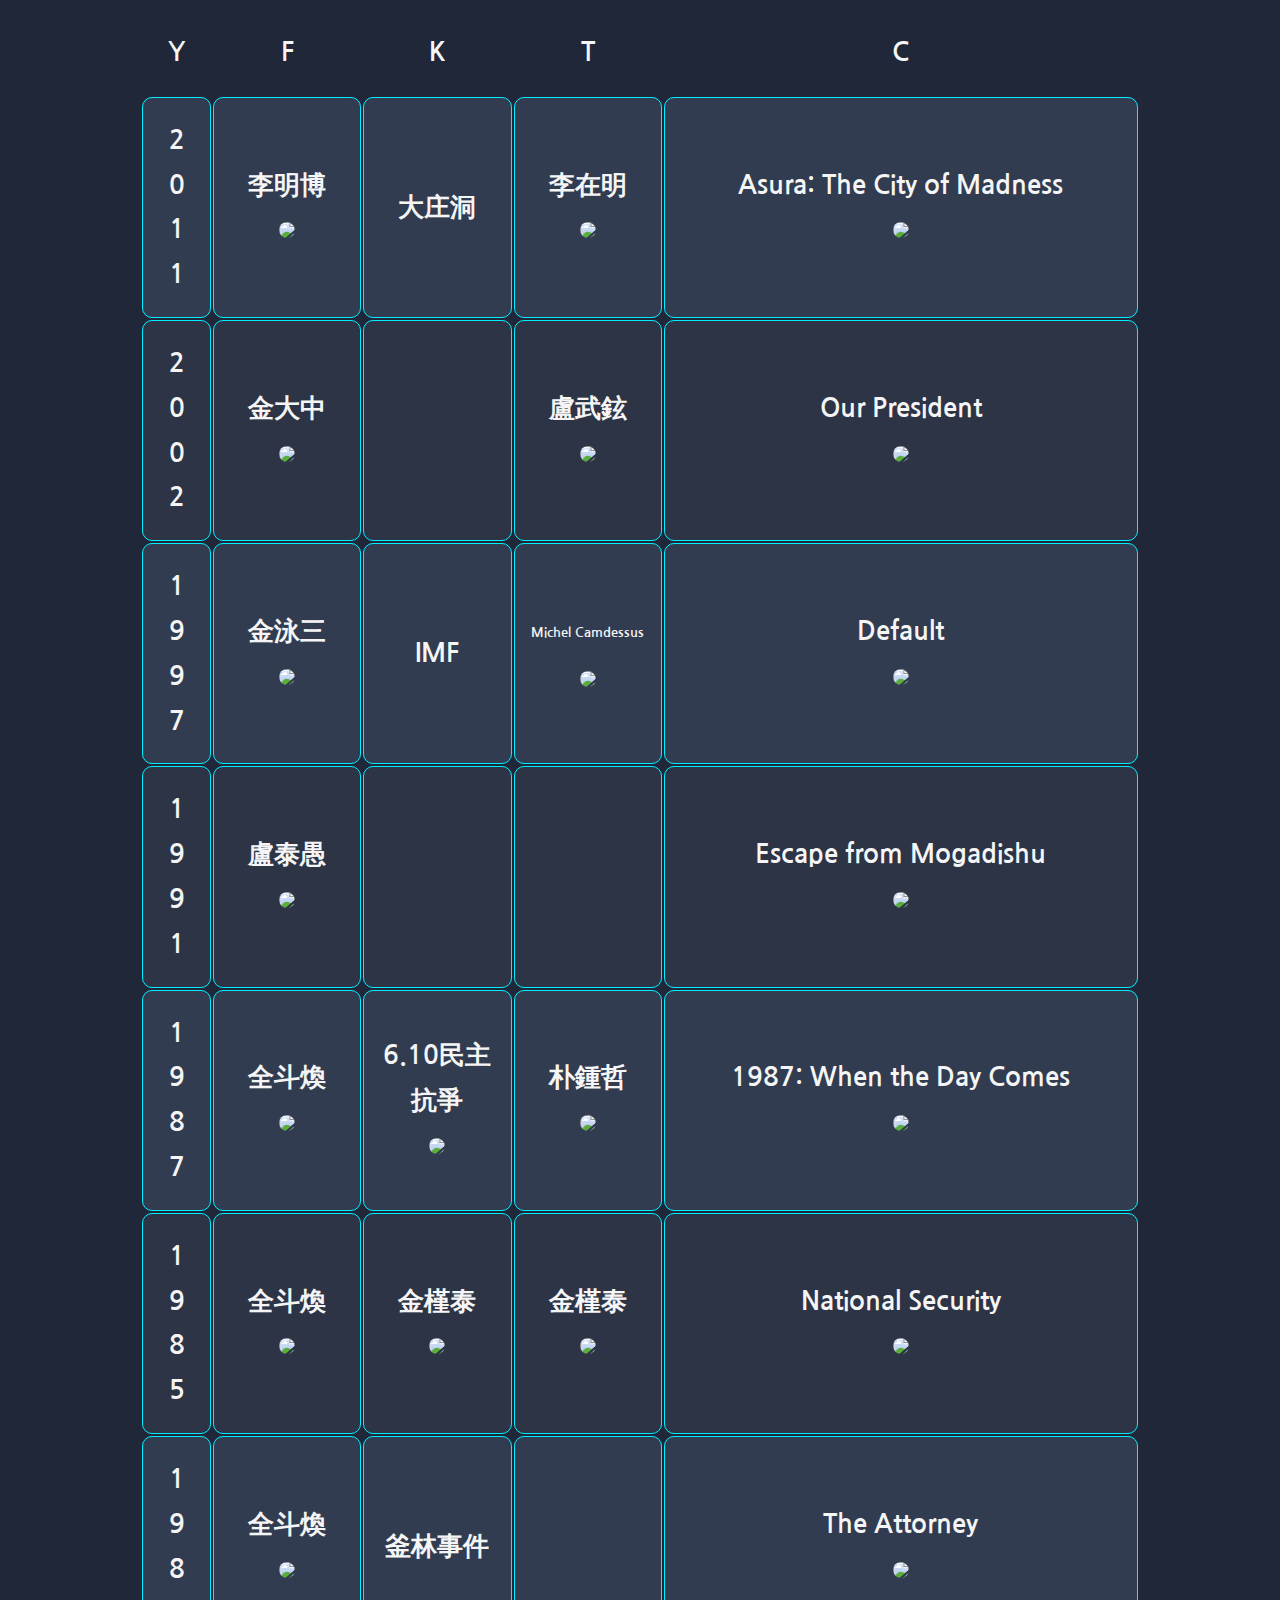
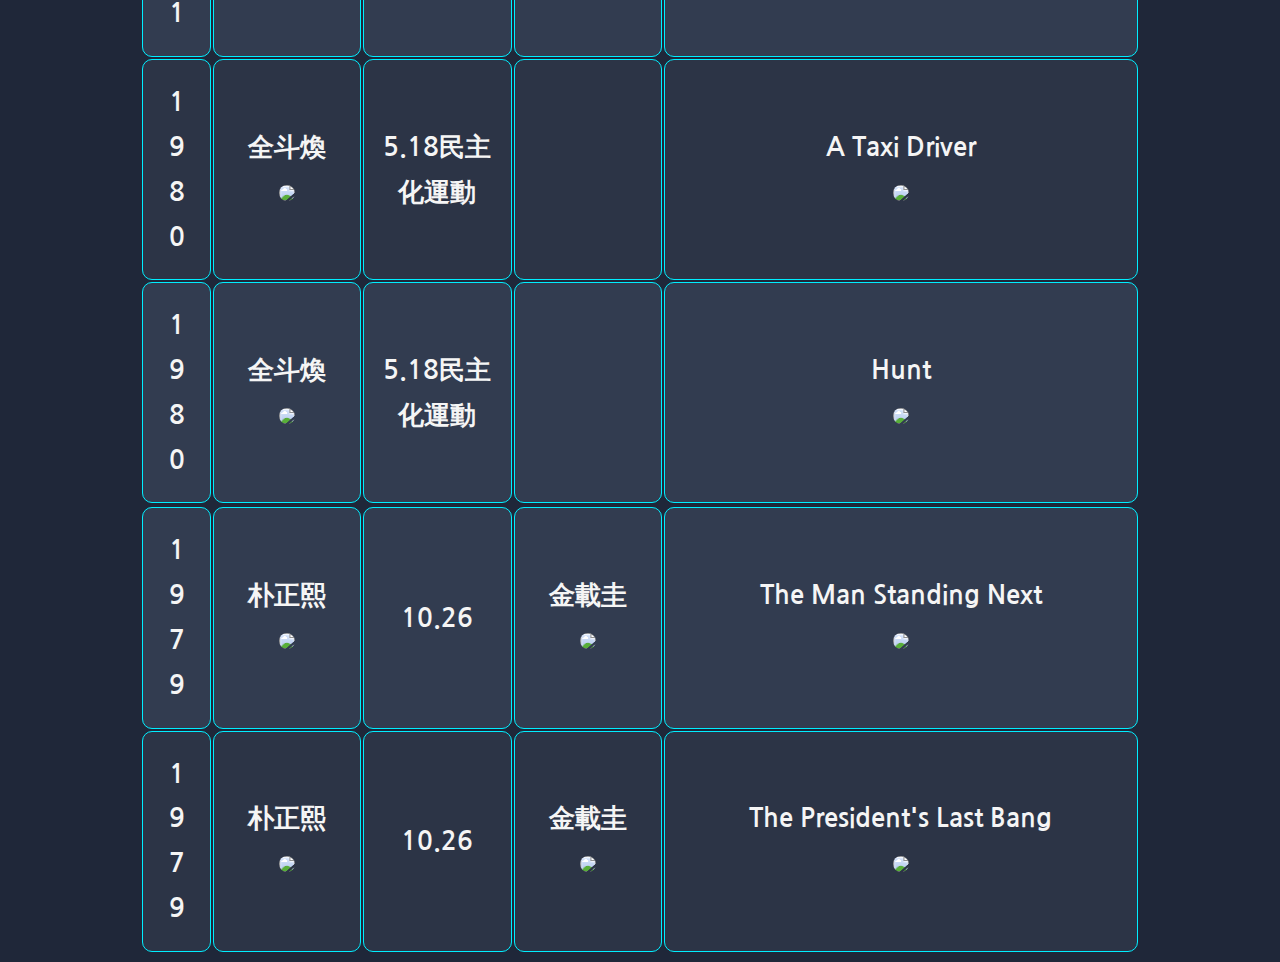
==== commit dcc42cb9: "Update film_history_1945.html_2023-12-31_21:08" ====
--- a/pages/film_history_1945.html
+++ b/pages/film_history_1945.html
@@ -247,7 +247,6 @@
                    width="100%">
               </td>
               <td>10.26</td>
-              <td>/td>
               <td>
                 金載圭
                 <br>
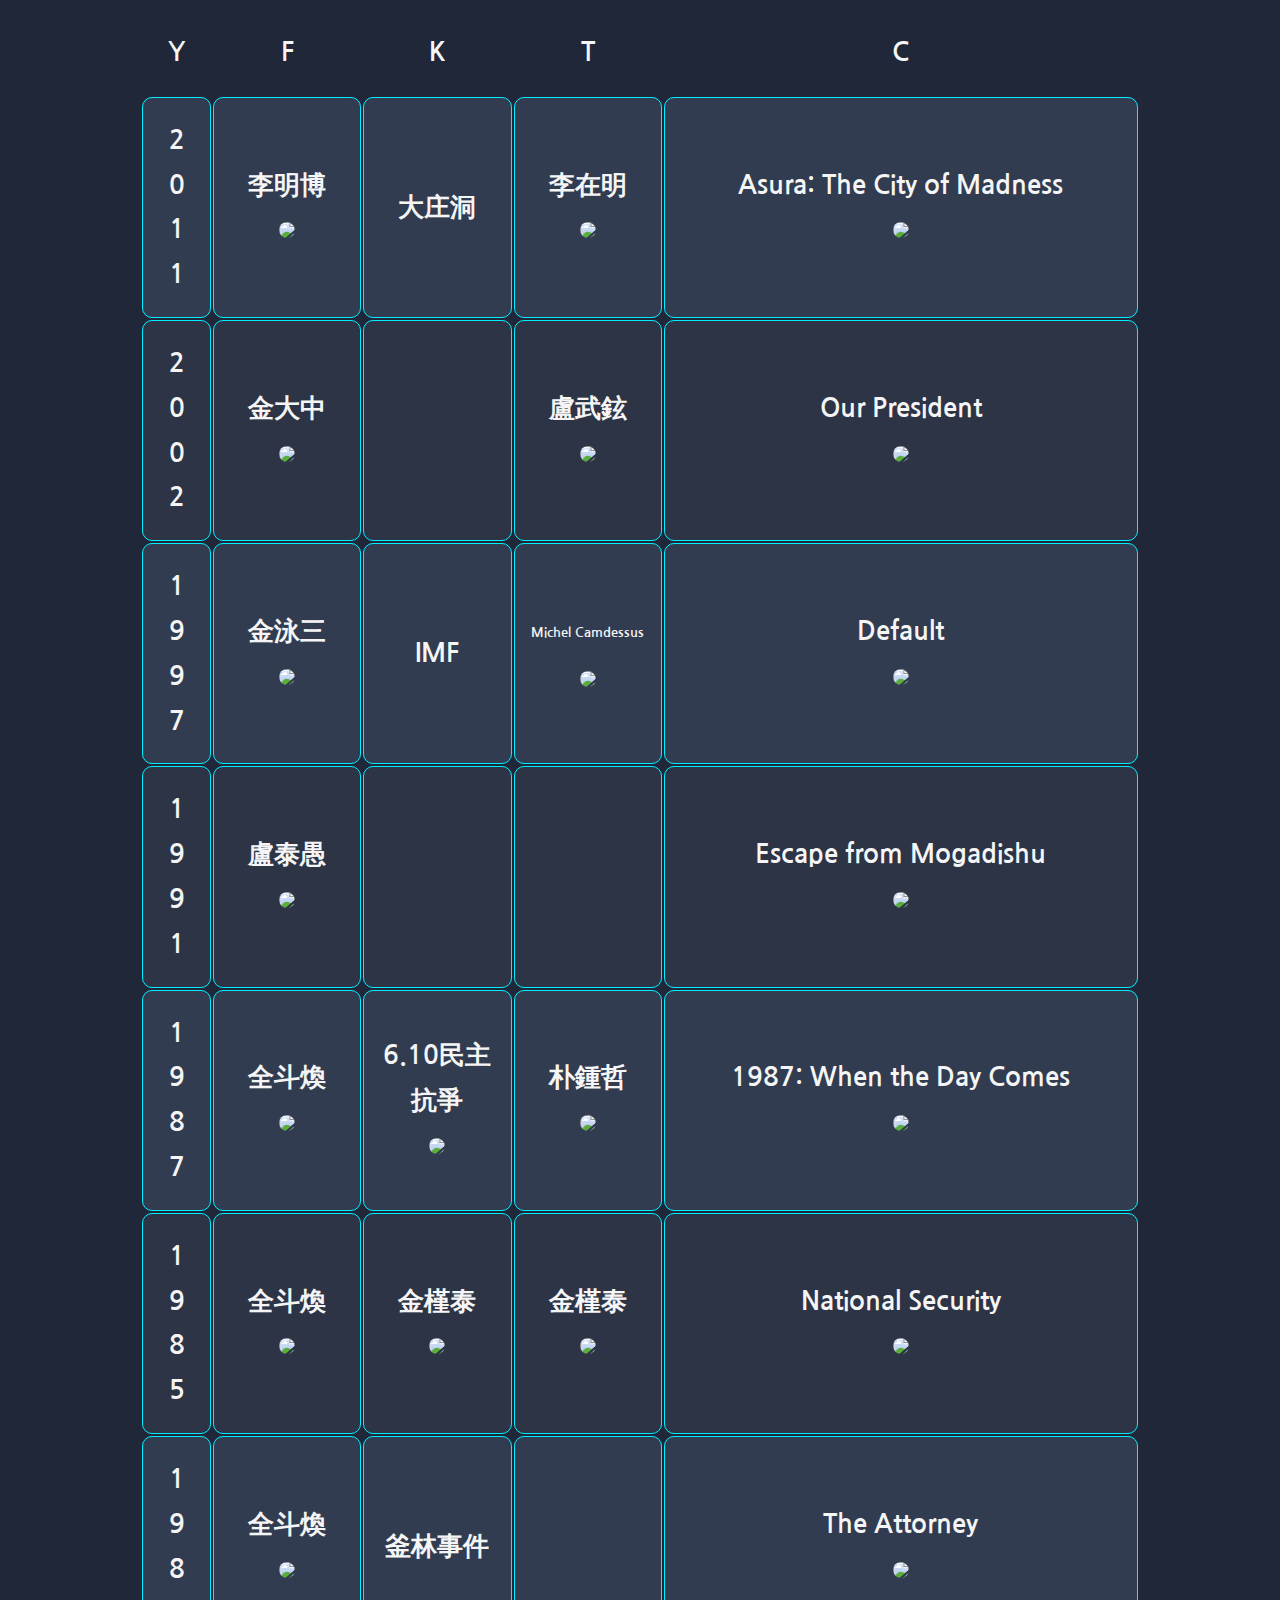
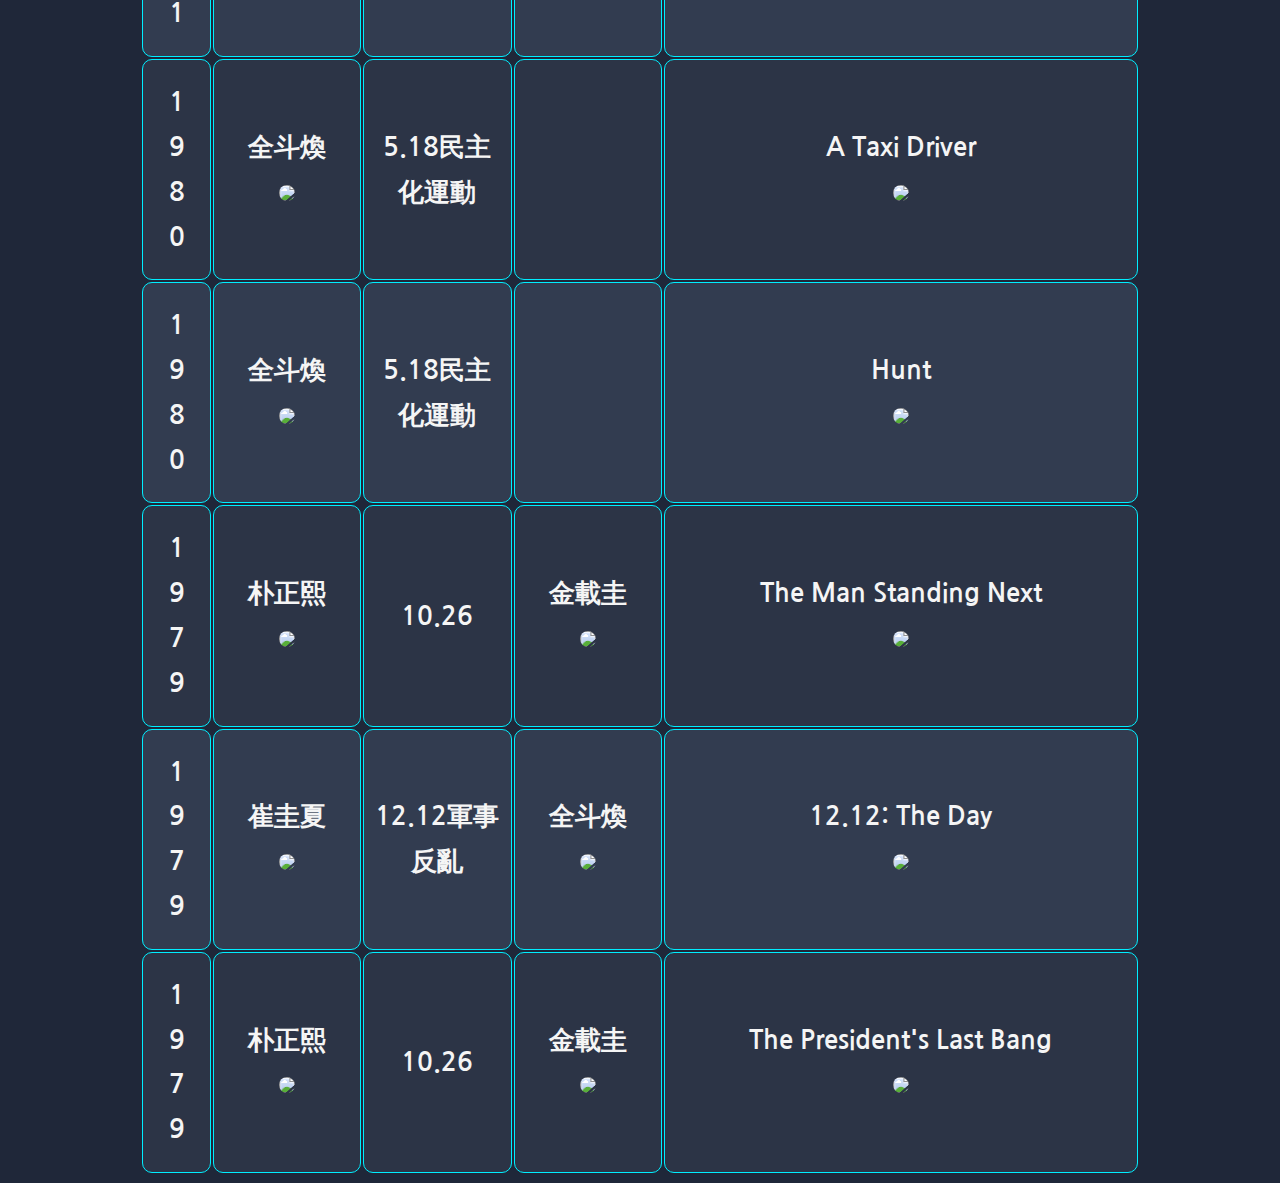
==== commit e54c7dca: "Update film_history_1945.html_2023-12-31_21:27" ====
--- a/pages/film_history_1945.html
+++ b/pages/film_history_1945.html
@@ -42,7 +42,7 @@
                 <br>
                 <img class ="special-image"
                      src = "https://upload.wikimedia.org/wikipedia/en/e/e5/Asura_The_City_of_Madness_poster.jpeg"
-                     width="100%">
+                     width="50%">
             </td>
         </tr>
         <tr>
@@ -67,7 +67,7 @@
             <br>
             <img class ="special-image" 
                  src = "https://upload.wikimedia.org/wikipedia/ko/0/04/%EB%85%B8%EB%AC%B4%ED%98%84%EC%9E%85%EB%8B%88%EB%8B%A4_%ED%8F%AC%EC%8A%A4%ED%84%B0.jpg" 
-                 width="100%">
+                 width="50%">
           </td>
         </tr>
         <tr>
@@ -92,7 +92,7 @@
             <br>
             <img class ="special-image" 
                  src = "https://upload.wikimedia.org/wikipedia/en/5/55/Sovereign_Default.jpg" 
-                 width="100%">
+                 width="50%">
           </td>
         </tr>
         <tr>
@@ -111,7 +111,7 @@
               <br>
               <img class="special-image" 
                    src = "https://upload.wikimedia.org/wikipedia/en/8/84/Escape_from_Mogadishu.jpg" 
-                   width="100%">
+                   width="50%">
             </td>
           </tr>
           <tr>
@@ -141,7 +141,7 @@
                 <br>
                 <img class="special-image"
                      src="https://upload.wikimedia.org/wikipedia/en/8/87/1987_When_the_Day_Comes.jpg" 
-                     width="100%">
+                     width="50%">
               </td>
          </tr>
          <tr>
@@ -172,7 +172,7 @@
             <br>
             <img class="special-image" 
                  src = "https://upload.wikimedia.org/wikipedia/en/6/66/National_Security-poster.jpg" 
-                 width="100%">
+                 width="50%">
           </td>
        </tr>
        <tr>
@@ -193,7 +193,7 @@
             <br>
             <img class="special-image"
                  src="https://upload.wikimedia.org/wikipedia/en/b/b5/The_Attorney_poster.jpg"
-                 width="100%">
+                 width="50%">
           </td>
      </tr>
           <tr>
@@ -213,7 +213,7 @@
                 <br>
                 <img class="special-image"
                      src = "https://upload.wikimedia.org/wikipedia/en/2/23/A_Taxi_Driver.jpg" 
-                     width="100%">
+                     width="50%">
               </td>
          </tr>
          <tr>
@@ -233,10 +233,9 @@
               <br>
               <img class="special-image"
                    src = "https://upload.wikimedia.org/wikipedia/en/5/50/Hunt_%282022_film%29.jpg"
-                   width="100%">
-            </td>
-       </tr>
-          <tr>
+                   width="50%">
+            </td>
+          </tr>
             <tr>
               <td>1<br>9<br>7<br>9</td>
               <td>
@@ -259,9 +258,35 @@
                 <br>
                 <img class="special-image" 
                      src="https://upload.wikimedia.org/wikipedia/en/0/0b/The_Man_Standing_Next_movie_poster%2C_Jan_2020.jpg"
-                     width="100%">
+                     width="50%">
+              </td>
+         </tr>
+         <tr>
+             <td>1<br>9<br>7<br>9</td>
+             <td>
+                  崔圭夏
+                  <br>
+                  <img class="special-image" 
+                   src = "https://upload.wikimedia.org/wikipedia/commons/c/c7/Presidents_of_the_Republic_Of_Korea_%284261836786%29_Choi.jpg" 
+                   width="100%">
+              </td>
+              <td>12.12軍事反亂</td>
+              <td>
+                  全斗煥
+                  <br>
+                  <img class="special-image" 
+                   src = "https://upload.wikimedia.org/wikipedia/commons/thumb/2/28/Chun_Doo-hwan%2C_1985-Mar-22_%28cropped%29.jpg/600px-Chun_Doo-hwan%2C_1985-Mar-22_%28cropped%29.jpg" 
+                   width="100%">
+              </td>
+              <td>
+                  12.12: The Day
+                <br>
+                <img class="special-image"
+                     src = "https://upload.wikimedia.org/wikipedia/en/f/fc/12.12-_The_Day.jpg" 
+                     width="50%">
               </td>
           </tr>
+         <tr>
              <td>1<br>9<br>7<br>9</td>
              <td>
                   朴正熙
@@ -283,20 +308,16 @@
                 <br>
                 <img class="special-image"
                      src = "https://upload.wikimedia.org/wikipedia/en/b/b6/President%27s_Last_Bang_Poster.jpg" 
-                     width="100%">
+                     width="50%">
               </td>
           </tr>
         </tbody>
     </table>
  </body>
-  </html>
-
-    
-
-</body>
-
 </html>
 
+
+
           
 
 
